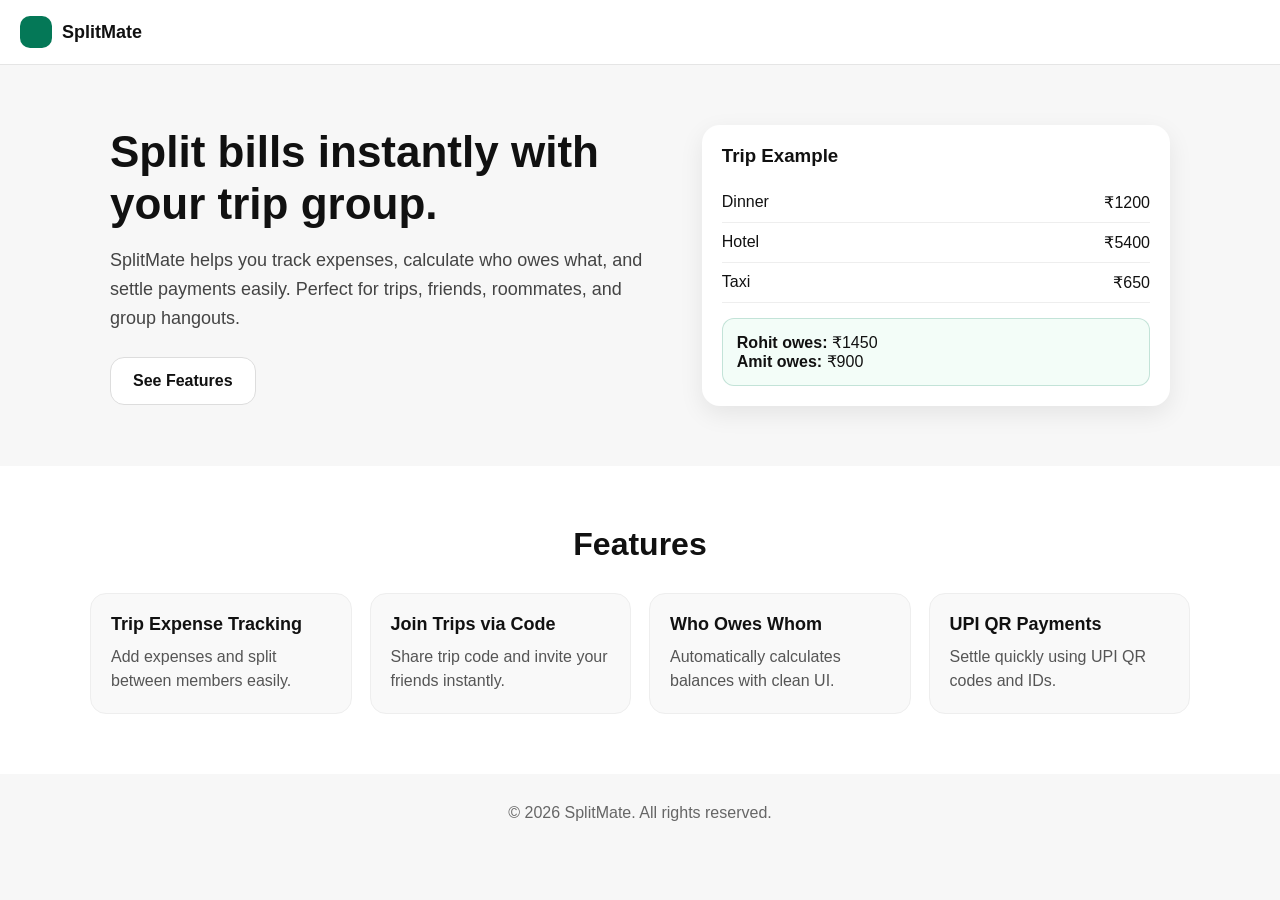
==== index.html @ b2ab9df3 "p 1" ====
<!DOCTYPE html>
<html lang="en">
<head>
  <meta charset="UTF-8" />
  <meta name="viewport" content="width=device-width, initial-scale=1.0" />
  <title>SplitMate</title>

  <link rel="manifest" href="manifest.json" />
  <meta name="theme-color" content="rgb(4, 120, 87)" />

  <link rel="stylesheet" href="style.css" />
</head>
<body>

  <header class="header">
    <div class="logo">
      <div class="logo-icon"></div>
      <span>SplitMate</span>
    </div>
    <button id="installBtn" class="install-btn hidden">Install App</button>
  </header>

  <main class="hero">
    <div class="hero-content">
      <h1>Split bills instantly with your trip group.</h1>
      <p>
        SplitMate helps you track expenses, calculate who owes what, and settle payments easily.
        Perfect for trips, friends, roommates, and group hangouts.
      </p>

      <div class="hero-buttons">
        <button id="installBtn2" class="primary-btn hidden">Download App</button>
        <a href="#features" class="secondary-btn">See Features</a>
      </div>
    </div>

    <div class="hero-card">
      <h3>Trip Example</h3>
      <div class="expense">
        <span>Dinner</span>
        <span>₹1200</span>
      </div>
      <div class="expense">
        <span>Hotel</span>
        <span>₹5400</span>
      </div>
      <div class="expense">
        <span>Taxi</span>
        <span>₹650</span>
      </div>

      <div class="result">
        <p><strong>Rohit owes:</strong> ₹1450</p>
        <p><strong>Amit owes:</strong> ₹900</p>
      </div>
    </div>
  </main>

  <section id="features" class="features">
    <h2>Features</h2>

    <div class="feature-grid">
      <div class="feature-box">
        <h3>Trip Expense Tracking</h3>
        <p>Add expenses and split between members easily.</p>
      </div>

      <div class="feature-box">
        <h3>Join Trips via Code</h3>
        <p>Share trip code and invite your friends instantly.</p>
      </div>

      <div class="feature-box">
        <h3>Who Owes Whom</h3>
        <p>Automatically calculates balances with clean UI.</p>
      </div>

      <div class="feature-box">
        <h3>UPI QR Payments</h3>
        <p>Settle quickly using UPI QR codes and IDs.</p>
      </div>
    </div>
  </section>

  <footer class="footer">
    <p>© <span id="year"></span> SplitMate. All rights reserved.</p>
  </footer>

  <script src="app.js"></script>
</body>
</html>
---- style.css ----
* {
  margin: 0;
  padding: 0;
  box-sizing: border-box;
  font-family: -apple-system, BlinkMacSystemFont, "Segoe UI", Roboto, sans-serif;
}

body {
  background: #f7f7f7;
  color: #111;
}

.header {
  position: sticky;
  top: 0;
  background: white;
  padding: 16px 20px;
  display: flex;
  justify-content: space-between;
  align-items: center;
  border-bottom: 1px solid #e5e5e5;
  z-index: 10;
}

.logo {
  display: flex;
  align-items: center;
  gap: 10px;
  font-weight: 700;
  font-size: 18px;
}

.logo-icon {
  width: 32px;
  height: 32px;
  border-radius: 10px;
  background: rgb(4, 120, 87);
}

.install-btn {
  background: rgb(4, 120, 87);
  border: none;
  color: white;
  padding: 10px 16px;
  border-radius: 12px;
  cursor: pointer;
  font-weight: 600;
  transition: 0.2s;
}

.install-btn:hover {
  background: rgb(3, 95, 69);
}

.hero {
  padding: 60px 20px;
  max-width: 1100px;
  margin: auto;
  display: grid;
  grid-template-columns: 1.2fr 1fr;
  gap: 30px;
  align-items: center;
}

.hero-content h1 {
  font-size: 44px;
  line-height: 1.2;
  margin-bottom: 15px;
}

.hero-content p {
  font-size: 18px;
  color: #444;
  margin-bottom: 25px;
  line-height: 1.6;
}

.hero-buttons {
  display: flex;
  gap: 12px;
  flex-wrap: wrap;
}

.primary-btn {
  background: rgb(4, 120, 87);
  color: white;
  border: none;
  padding: 14px 22px;
  border-radius: 14px;
  cursor: pointer;
  font-weight: 600;
  transition: 0.2s;
}

.primary-btn:hover {
  background: rgb(3, 95, 69);
}

.secondary-btn {
  background: white;
  border: 1px solid #ddd;
  padding: 14px 22px;
  border-radius: 14px;
  cursor: pointer;
  font-weight: 600;
  text-decoration: none;
  color: #111;
  transition: 0.2s;
}

.secondary-btn:hover {
  background: #f1f1f1;
}

.hero-card {
  background: white;
  padding: 20px;
  border-radius: 18px;
  box-shadow: 0 8px 25px rgba(0,0,0,0.08);
}

.hero-card h3 {
  margin-bottom: 16px;
}

.expense {
  display: flex;
  justify-content: space-between;
  padding: 10px 0;
  border-bottom: 1px solid #eee;
  font-weight: 500;
}

.result {
  margin-top: 15px;
  background: #f3fdf8;
  padding: 14px;
  border-radius: 12px;
  border: 1px solid rgba(4, 120, 87, 0.2);
}

.features {
  padding: 60px 20px;
  background: white;
}

.features h2 {
  text-align: center;
  font-size: 32px;
  margin-bottom: 30px;
}

.feature-grid {
  max-width: 1100px;
  margin: auto;
  display: grid;
  grid-template-columns: repeat(auto-fit, minmax(220px, 1fr));
  gap: 18px;
}

.feature-box {
  background: #f9f9f9;
  padding: 20px;
  border-radius: 16px;
  border: 1px solid #eee;
  transition: 0.2s;
}

.feature-box:hover {
  transform: translateY(-4px);
}

.feature-box h3 {
  margin-bottom: 10px;
  font-size: 18px;
}

.feature-box p {
  color: #555;
  line-height: 1.5;
}

.footer {
  padding: 30px 20px;
  text-align: center;
  color: #666;
}

.hidden {
  display: none;
}

@media (max-width: 900px) {
  .hero {
    grid-template-columns: 1fr;
    text-align: center;
  }

  .hero-buttons {
    justify-content: center;
  }
}
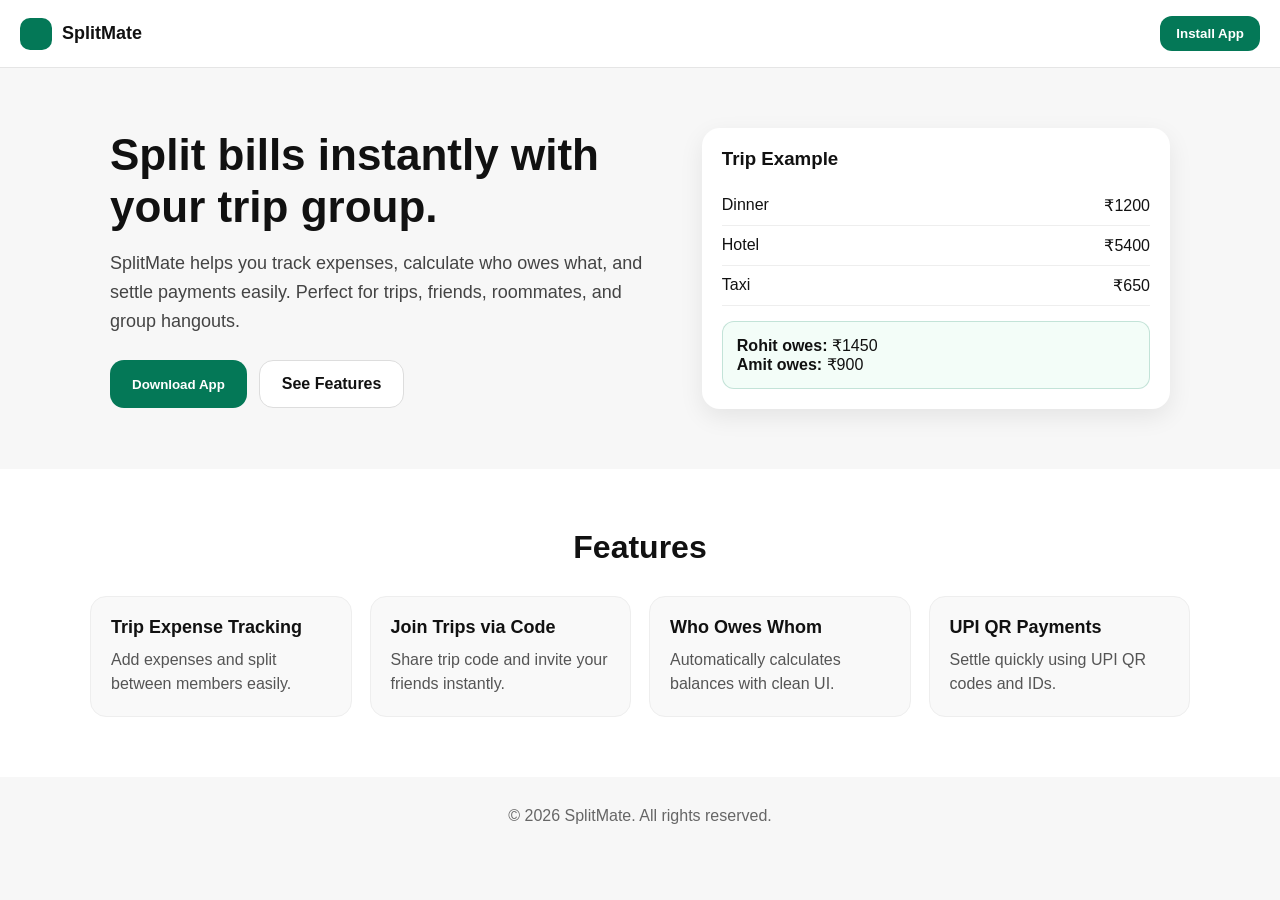
==== commit 7bdca66c: "p 2" ====
--- a/index.html
+++ b/index.html
@@ -5,10 +5,10 @@
   <meta name="viewport" content="width=device-width, initial-scale=1.0" />
   <title>SplitMate</title>
 
-  <link rel="manifest" href="manifest.json" />
-  <meta name="theme-color" content="rgb(4, 120, 87)" />
+  <link rel="manifest" href="./manifest.json" />
+  <meta name="theme-color" content="#047857" />
 
-  <link rel="stylesheet" href="style.css" />
+  <link rel="stylesheet" href="landing.css" />
 </head>
 <body>
 
@@ -17,7 +17,7 @@
       <div class="logo-icon"></div>
       <span>SplitMate</span>
     </div>
-    <button id="installBtn" class="install-btn hidden">Install App</button>
+    <button id="installBtn" class="install-btn">Install App</button>
   </header>
 
   <main class="hero">
@@ -29,21 +29,24 @@
       </p>
 
       <div class="hero-buttons">
-        <button id="installBtn2" class="primary-btn hidden">Download App</button>
+        <button id="installBtn2" class="primary-btn">Download App</button>
         <a href="#features" class="secondary-btn">See Features</a>
       </div>
     </div>
 
     <div class="hero-card">
       <h3>Trip Example</h3>
+
       <div class="expense">
         <span>Dinner</span>
         <span>₹1200</span>
       </div>
+
       <div class="expense">
         <span>Hotel</span>
         <span>₹5400</span>
       </div>
+
       <div class="expense">
         <span>Taxi</span>
         <span>₹650</span>
@@ -86,6 +89,6 @@
     <p>© <span id="year"></span> SplitMate. All rights reserved.</p>
   </footer>
 
-  <script src="app.js"></script>
+  <script src="landing.js"></script>
 </body>
 </html>
--- a/landing.css
+++ b/landing.css
@@ -0,0 +1,202 @@
+* {
+  margin: 0;
+  padding: 0;
+  box-sizing: border-box;
+  font-family: -apple-system, BlinkMacSystemFont, "Segoe UI", Roboto, sans-serif;
+}
+
+body {
+  background: #f7f7f7;
+  color: #111;
+}
+
+.header {
+  position: sticky;
+  top: 0;
+  background: white;
+  padding: 16px 20px;
+  display: flex;
+  justify-content: space-between;
+  align-items: center;
+  border-bottom: 1px solid #e5e5e5;
+  z-index: 10;
+}
+
+.logo {
+  display: flex;
+  align-items: center;
+  gap: 10px;
+  font-weight: 700;
+  font-size: 18px;
+}
+
+.logo-icon {
+  width: 32px;
+  height: 32px;
+  border-radius: 10px;
+  background: rgb(4, 120, 87);
+}
+
+.install-btn {
+  background: rgb(4, 120, 87);
+  border: none;
+  color: white;
+  padding: 10px 16px;
+  border-radius: 12px;
+  cursor: pointer;
+  font-weight: 600;
+  transition: 0.2s;
+}
+
+.install-btn:hover {
+  background: rgb(3, 95, 69);
+}
+
+.hero {
+  padding: 60px 20px;
+  max-width: 1100px;
+  margin: auto;
+  display: grid;
+  grid-template-columns: 1.2fr 1fr;
+  gap: 30px;
+  align-items: center;
+}
+
+.hero-content h1 {
+  font-size: 44px;
+  line-height: 1.2;
+  margin-bottom: 15px;
+}
+
+.hero-content p {
+  font-size: 18px;
+  color: #444;
+  margin-bottom: 25px;
+  line-height: 1.6;
+}
+
+.hero-buttons {
+  display: flex;
+  gap: 12px;
+  flex-wrap: wrap;
+}
+
+.primary-btn {
+  background: rgb(4, 120, 87);
+  color: white;
+  border: none;
+  padding: 14px 22px;
+  border-radius: 14px;
+  cursor: pointer;
+  font-weight: 600;
+  transition: 0.2s;
+}
+
+.primary-btn:hover {
+  background: rgb(3, 95, 69);
+}
+
+.secondary-btn {
+  background: white;
+  border: 1px solid #ddd;
+  padding: 14px 22px;
+  border-radius: 14px;
+  cursor: pointer;
+  font-weight: 600;
+  text-decoration: none;
+  color: #111;
+  transition: 0.2s;
+}
+
+.secondary-btn:hover {
+  background: #f1f1f1;
+}
+
+.hero-card {
+  background: white;
+  padding: 20px;
+  border-radius: 18px;
+  box-shadow: 0 8px 25px rgba(0,0,0,0.08);
+}
+
+.hero-card h3 {
+  margin-bottom: 16px;
+}
+
+.expense {
+  display: flex;
+  justify-content: space-between;
+  padding: 10px 0;
+  border-bottom: 1px solid #eee;
+  font-weight: 500;
+}
+
+.result {
+  margin-top: 15px;
+  background: #f3fdf8;
+  padding: 14px;
+  border-radius: 12px;
+  border: 1px solid rgba(4, 120, 87, 0.2);
+}
+
+.features {
+  padding: 60px 20px;
+  background: white;
+}
+
+.features h2 {
+  text-align: center;
+  font-size: 32px;
+  margin-bottom: 30px;
+}
+
+.feature-grid {
+  max-width: 1100px;
+  margin: auto;
+  display: grid;
+  grid-template-columns: repeat(auto-fit, minmax(220px, 1fr));
+  gap: 18px;
+}
+
+.feature-box {
+  background: #f9f9f9;
+  padding: 20px;
+  border-radius: 16px;
+  border: 1px solid #eee;
+  transition: 0.2s;
+}
+
+.feature-box:hover {
+  transform: translateY(-4px);
+}
+
+.feature-box h3 {
+  margin-bottom: 10px;
+  font-size: 18px;
+}
+
+.feature-box p {
+  color: #555;
+  line-height: 1.5;
+}
+
+.footer {
+  padding: 30px 20px;
+  text-align: center;
+  color: #666;
+}
+
+.hidden {
+  display: none;
+}
+
+@media (max-width: 900px) {
+  .hero {
+    grid-template-columns: 1fr;
+    text-align: center;
+  }
+
+  .hero-buttons {
+    justify-content: center;
+  }
+}
